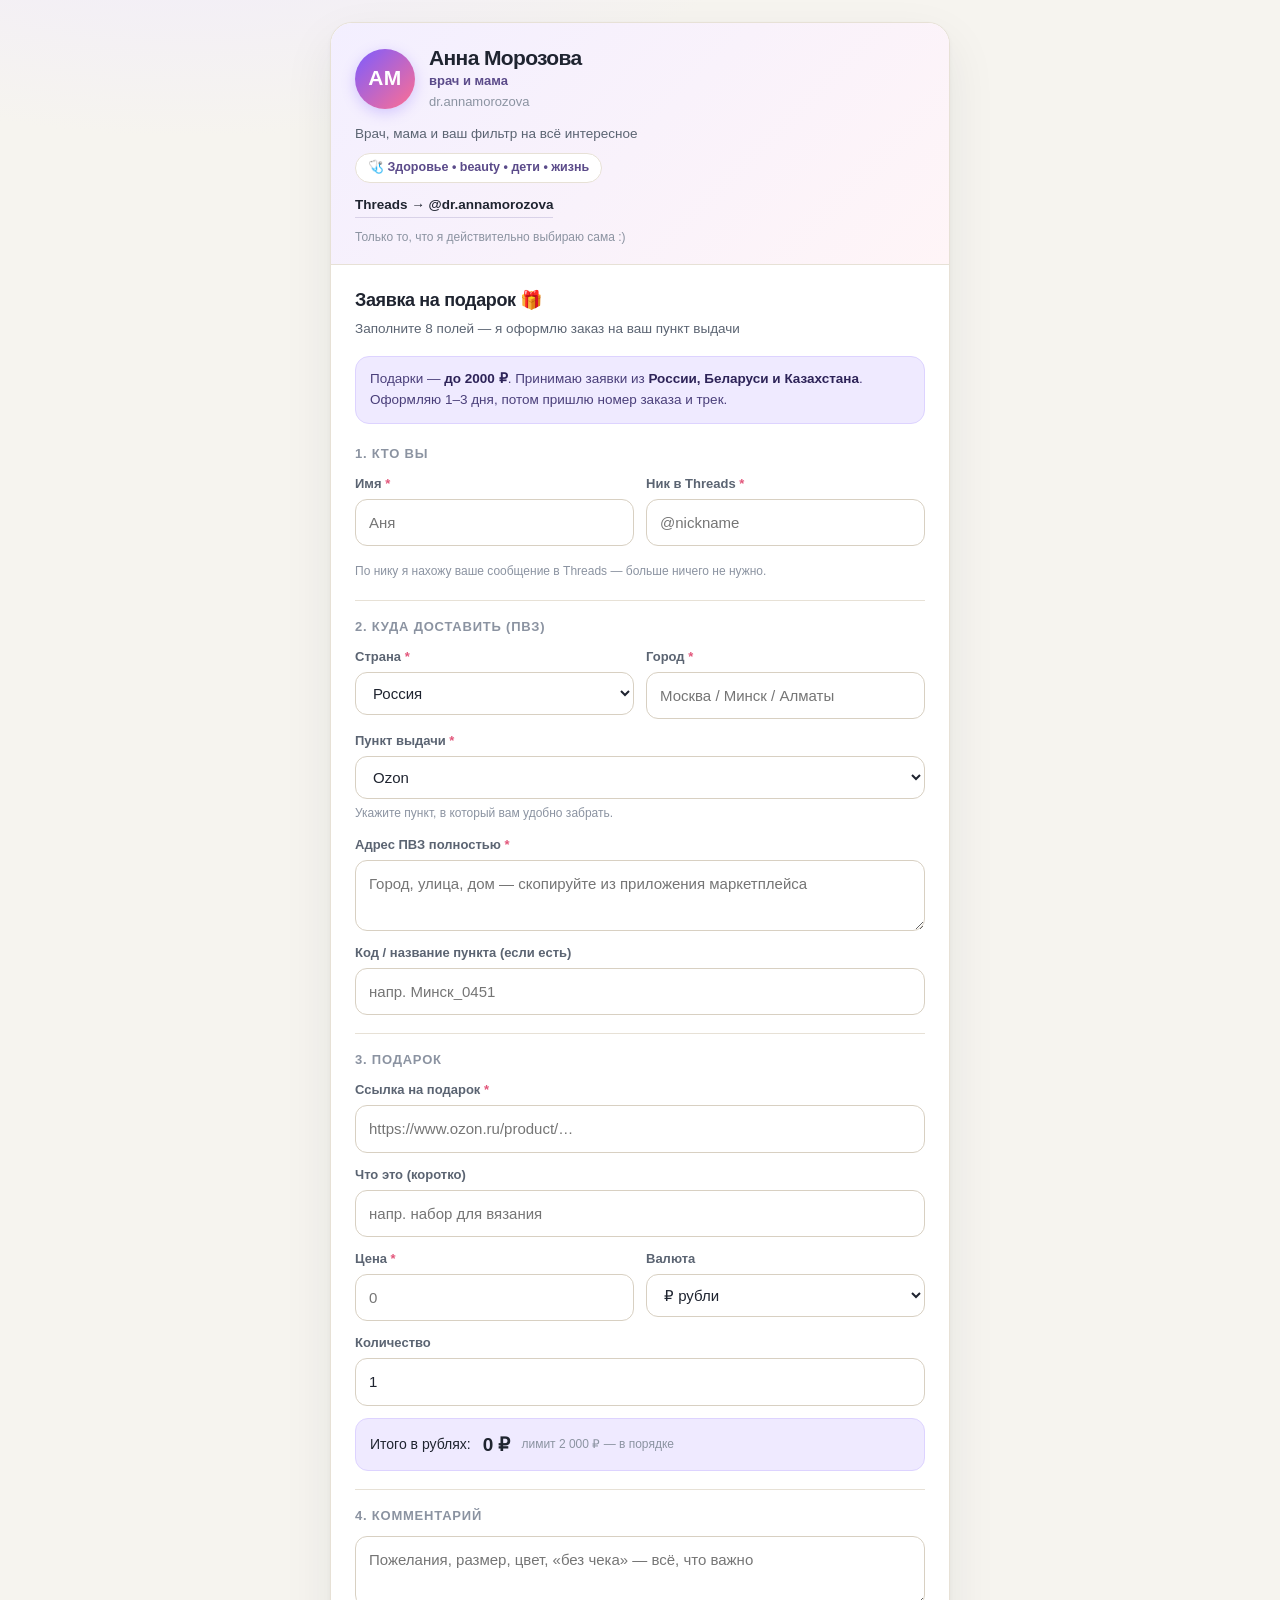
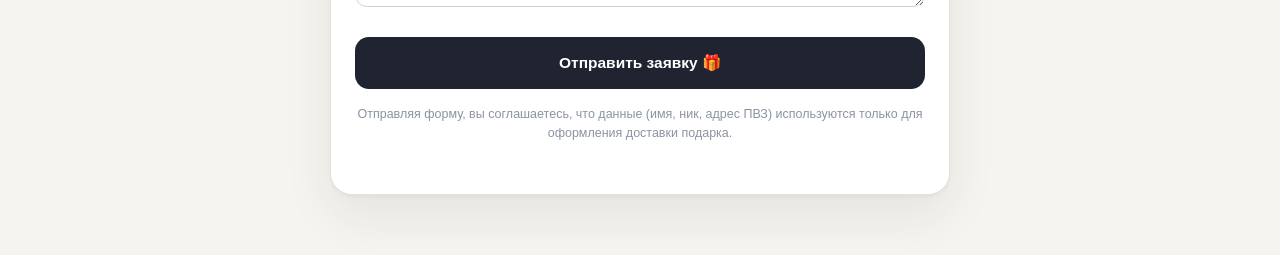
==== index.html @ d7fe9372 "Add files via upload" ====
<!DOCTYPE html>
<html lang="ru">
<head>
<meta charset="utf-8" />
<meta name="viewport" content="width=device-width, initial-scale=1, viewport-fit=cover" />
<title>Заявка на подарок · Анна Морозова</title>
<meta name="description" content="Заявка на подарок с доставкой в ПВЗ: Россия, Беларусь, Казахстан. Подарки до 2000 ₽." />
<link rel="icon" href="data:image/svg+xml,<svg xmlns='http://www.w3.org/2000/svg' viewBox='0 0 100 100'><text y='.9em' font-size='90'>🎁</text></svg>" />
<style>
  :root{
    --bg:#f6f4ef; --card:#fff; --ink:#1f2430; --soft:#5b6472; --mute:#8b93a1;
    --line:#e7e1d6; --line2:#d8d0c2; --accent:#7c5cff; --accent-soft:#efeaff;
    --red:#dc2626; --red-soft:#fdeaea; --green:#16a34a;
  }
  *{box-sizing:border-box}
  html,body{margin:0;padding:0}
  body{
    font-family:-apple-system,BlinkMacSystemFont,"Segoe UI",Roboto,Arial,sans-serif;
    background:radial-gradient(900px 460px at 15% -10%, #efe9ff, #f6f4ef 70%);
    color:var(--ink); font-size:15px; line-height:1.55; -webkit-font-smoothing:antialiased;
    min-height:100vh; padding:22px 14px 60px;
  }
  .card{max-width:620px;margin:0 auto;background:var(--card);border:1px solid var(--line);border-radius:22px;
    padding:0 0 28px;box-shadow:0 2px 4px rgba(31,36,48,.04),0 20px 50px rgba(31,36,48,.08);overflow:hidden}

  /* ---- шапка с профилем ---- */
  .profile{padding:22px 24px 18px;background:linear-gradient(135deg,#f3efff 0%,#fff5f7 100%);border-bottom:1px solid var(--line)}
  .profile-top{display:flex;gap:14px;align-items:center}
  .avatar{
    width:60px;height:60px;border-radius:50%;flex:none;display:grid;place-items:center;
    background:linear-gradient(135deg,#7c5cff,#ff6f91);color:#fff;font-weight:750;font-size:21px;letter-spacing:.02em;
    box-shadow:0 4px 14px rgba(124,92,255,.28);
  }
  .who h1{font-size:21px;margin:0;letter-spacing:-.03em;line-height:1.2}
  .who .spec{font-size:13px;color:#5b4b8a;font-weight:650;margin-top:1px}
  .who .handle{font-size:13px;color:var(--mute);margin-top:1px}
  .tagline{font-size:13.5px;color:var(--soft);margin:12px 0 0}
  .topics{display:inline-block;margin-top:8px;background:#fff;border:1px solid var(--line);border-radius:999px;
    padding:4px 12px;font-size:12.5px;color:#5b4b8a;font-weight:600}
  .thr{display:inline-flex;align-items:center;gap:6px;margin-top:12px;font-size:13.5px;font-weight:700;
    color:#1f2430;text-decoration:none;border-bottom:1px solid #d9d2e8;padding-bottom:1px}
  .thr:hover{color:var(--accent);border-color:var(--accent)}

  .inner{padding:22px 24px 0}
  h2.form-title{font-size:18px;margin:0 0 4px;letter-spacing:-.02em}
  .form-sub{font-size:13.5px;color:var(--soft);margin:0 0 16px}
  .notice{background:var(--accent-soft);border:1px solid #ddd3ff;border-radius:14px;padding:12px 14px;
    font-size:13.5px;color:#4a3f7a;margin:0 0 20px}
  .notice b{color:#2d2358}

  .grp{border-top:1px solid var(--line);padding-top:16px;margin-top:18px}
  .grp:first-of-type{border-top:0;padding-top:0;margin-top:0}
  .grp h3{font-size:13px;text-transform:uppercase;letter-spacing:.06em;color:var(--mute);margin:0 0 10px;font-weight:700}
  .field{display:flex;flex-direction:column;gap:5px;margin-bottom:12px}
  .row{display:grid;grid-template-columns:1fr 1fr;gap:12px}
  label{font-size:13px;font-weight:650;color:var(--soft)}
  label .req{color:#e2557a}
  input,select,textarea{
    font:inherit;padding:11px 13px;border-radius:12px;border:1px solid var(--line2);background:#fff;width:100%;color:var(--ink)
  }
  input:focus,select:focus,textarea:focus{outline:none;border-color:var(--accent);box-shadow:0 0 0 3px var(--accent-soft)}
  textarea{resize:vertical;min-height:64px}
  .hint{font-size:12px;color:var(--mute)}
  .calc{display:flex;align-items:center;gap:12px;flex-wrap:wrap;background:var(--accent-soft);border:1px solid #ddd3ff;
    border-radius:13px;padding:11px 14px;margin-top:4px;font-size:14px}
  .calc.over{background:var(--red-soft);border-color:#f5c9c9}
  .calc b{font-size:19px;letter-spacing:-.02em}
  .calc.over b{color:var(--red)}
  button.primary{width:100%;margin-top:18px;padding:14px;border-radius:14px;border:0;font:inherit;font-weight:700;
    background:var(--ink);color:#fff;cursor:pointer;font-size:15.5px}
  button.primary:hover{background:#000}
  button.primary:disabled{opacity:.6;cursor:not-allowed}
  .err{background:var(--red-soft);color:var(--red);border-radius:11px;padding:10px 12px;font-size:13.5px;margin-top:12px;display:none}
  .err.show{display:block}
  .foot{text-align:center;font-size:12.5px;color:var(--mute);margin-top:16px}
  .success{display:none;text-align:center;padding:8px 0 0}
  .success.show{display:block}
  .success .big{font-size:46px;margin-bottom:8px}
  .success h2{font-size:21px;margin:0 0 8px}
  .success p{color:var(--soft);font-size:14.5px;margin:0 0 8px}
  .num{display:inline-block;background:#f6f4ef;border:1px dashed var(--line2);border-radius:10px;padding:6px 12px;font-weight:700;margin:6px 0 12px}
  .steps{text-align:left;background:#fbf8f3;border:1px solid var(--line);border-radius:14px;padding:14px 16px;margin-top:14px;font-size:14px}
  .steps ol{margin:6px 0 0;padding-left:20px}
  .steps li{margin-bottom:6px}
  @media (max-width:520px){
    .row{grid-template-columns:1fr}
    .card{border-radius:18px}
    .profile{padding:18px 16px 16px}
    .inner{padding:18px 16px 0}
    h1{font-size:19px}
  }
</style>
</head>
<body>
<div class="card">

  <!-- ================= ПРОФИЛЬ ================= -->
  <div class="profile">
    <div class="profile-top">
      <div class="avatar">АМ</div>
      <div class="who">
        <h1>Анна Морозова</h1>
        <div class="spec">врач и мама</div>
        <div class="handle">dr.annamorozova</div>
      </div>
    </div>
    <p class="tagline">Врач, мама и ваш фильтр на всё интересное</p>
    <span class="topics">🩺 Здоровье • beauty • дети • жизнь</span>
    <div><a class="thr" href="https://www.threads.com/@dr.annamorozova" target="_blank" rel="noopener">Threads → @dr.annamorozova</a></div>
    <p class="hint" style="margin:10px 0 0">Только то, что я действительно выбираю сама :)</p>
  </div>

  <!-- ================= ФОРМА ================= -->
  <div class="inner" id="form-wrap">
    <h2 class="form-title">Заявка на подарок 🎁</h2>
    <p class="form-sub">Заполните 8 полей — я оформлю заказ на ваш пункт выдачи</p>

    <div class="notice" id="notice">
      Подарки — <b>до 2000 ₽</b>. Принимаю заявки из <b>России, Беларуси и Казахстана</b>.
      Оформляю 1–3 дня, потом пришлю номер заказа и трек.
    </div>

    <form id="req-form" novalidate>
      <div class="grp">
        <h3>1. Кто вы</h3>
        <div class="row">
          <div class="field">
            <label>Имя <span class="req">*</span></label>
            <input name="clientName" required placeholder="Аня" autocomplete="given-name" />
          </div>
          <div class="field">
            <label>Ник в Threads <span class="req">*</span></label>
            <input name="threadsNick" required placeholder="@nickname" />
          </div>
        </div>
        <span class="hint">По нику я нахожу ваше сообщение в Threads — больше ничего не нужно.</span>
      </div>

      <div class="grp">
        <h3>2. Куда доставить (ПВЗ)</h3>
        <div class="row">
          <div class="field">
            <label>Страна <span class="req">*</span></label>
            <select name="country" id="country">
              <option value="RU">Россия</option>
              <option value="BY">Беларусь</option>
              <option value="KZ">Казахстан</option>
            </select>
          </div>
          <div class="field">
            <label>Город <span class="req">*</span></label>
            <input name="city" required placeholder="Москва / Минск / Алматы" />
          </div>
        </div>
        <div class="field">
          <label>Пункт выдачи <span class="req">*</span></label>
          <select name="pvzOperator" id="pvzOperator"></select>
          <span class="hint" id="pvzHint"></span>
        </div>
        <div class="field">
          <label>Адрес ПВЗ полностью <span class="req">*</span></label>
          <textarea name="pvzAddress" required placeholder="Город, улица, дом — скопируйте из приложения маркетплейса"></textarea>
        </div>
        <div class="field">
          <label>Код / название пункта (если есть)</label>
          <input name="pvzCode" placeholder="напр. Минск_0451" />
        </div>
      </div>

      <div class="grp">
        <h3>3. Подарок</h3>
        <div class="field">
          <label>Ссылка на подарок <span class="req">*</span></label>
          <input name="giftLink" id="giftLink" required placeholder="https://www.ozon.ru/product/…" inputmode="url" />
        </div>
        <div class="field">
          <label>Что это (коротко)</label>
          <input name="giftName" placeholder="напр. набор для вязания" />
        </div>
        <div class="row">
          <div class="field">
            <label>Цена <span class="req">*</span></label>
            <input name="giftPrice" id="giftPrice" type="number" step="0.01" min="0" required placeholder="0" inputmode="decimal" />
          </div>
          <div class="field">
            <label>Валюта</label>
            <select name="currency" id="currency">
              <option value="RUB">₽ рубли</option>
              <option value="BYN">Br белорусские рубли</option>
              <option value="KZT">₸ тенге</option>
            </select>
          </div>
        </div>
        <div class="field">
          <label>Количество</label>
          <input name="qty" id="qty" type="number" min="1" step="1" value="1" />
        </div>
        <div class="calc" id="calc"><div>Итого в рублях:</div><b id="calcTotal">0 ₽</b><div class="hint" id="calcNote"></div></div>
      </div>

      <div class="grp">
        <h3>4. Комментарий</h3>
        <div class="field">
          <textarea name="comment" placeholder="Пожелания, размер, цвет, «без чека» — всё, что важно"></textarea>
        </div>
      </div>

      <button class="primary" type="submit" id="submit-btn">Отправить заявку 🎁</button>
      <div class="err" id="form-err"></div>
      <div class="foot">Отправляя форму, вы соглашаетесь, что данные (имя, ник, адрес ПВЗ) используются только для оформления доставки подарка.</div>
    </form>
  </div>

  <!-- ================= УСПЕХ ================= -->
  <div class="inner">
    <div class="success" id="success">
      <div class="big">🎉</div>
      <h2>Заявка принята!</h2>
      <p>Ваш номер заявки:</p>
      <div class="num" id="success-num">№—</div>
      <div class="steps">
        <b>Что дальше:</b>
        <ol>
          <li>Я проверю ссылку и наличие товара.</li>
          <li>Оформлю заказ на ваш ПВЗ и пришлю номер заказа.</li>
          <li>Когда посылка приедет в пункт выдачи — придёт уведомление в приложение маркетплейса.</li>
          <li>Забрать нужно в течение 3–7 дней, иначе заказ вернётся на склад.</li>
        </ol>
      </div>
      <p class="hint" style="margin-top:14px">Если что-то изменится — напишите мне в Threads.</p>
      <button class="primary" style="background:#fff;color:var(--ink);border:1px solid var(--line2)" onclick="location.reload()">Отправить ещё одну заявку</button>
    </div>
  </div>
</div>

<script>
/* ==========================================================================
   ★ ЕДИНСТВЕННОЕ, ЧТО НУЖНО НАСТРОИТЬ ★

   Вставьте между кавычками ссылку вашего веб-приложения Google Apps Script.
   Она выглядит так:  https://script.google.com/macros/s/ДЛИННЫЙ_КОД/exec
   (как её получить — написано в файле README.md, шаг 2)

   Пока ссылка пустая — форма покажет ошибку при отправке.
   ========================================================================== */
const API_ENDPOINT = 'https://script.google.com/macros/s/AKfycbzdVHDZoG2fDa6JP3iu_eXguZCqYzP8HwD47ydXOBM8OW7lUIrsu_1rep9c4Abir1xg6Q/exec';
</script>
<script>
const PVZ = {
  RU: { list: ['Ozon', 'Wildberries', 'Яндекс Маркет', 'Почта России / 5Post', 'СДЭК', 'Другое'], hint: 'Укажите пункт, в который вам удобно забрать.' },
  BY: { list: ['Ozon (Беларусь)', 'Wildberries (wildberries.by)', 'Европочта', 'Белпочта', 'СДЭК (Беларусь)', 'Другое'], hint: 'В Беларуси работают ПВЗ Ozon и Wildberries — берите адрес из их приложения.' },
  KZ: { list: ['Wildberries (kz.wildberries.ru)', 'Ozon (Казахстан)', 'Kaspi постомат', 'Казпочта', 'СДЭК (Казахстан)', 'Другое'], hint: 'В Казахстане работают ПВЗ Wildberries и Ozon — берите адрес из приложения.' },
};
let rates = { RUB: 1, BYN: 27.6, KZT: 0.157 };
let budget = 2000;

const $ = (s) => document.querySelector(s);
const fmt = (n) => new Intl.NumberFormat('ru-RU', { maximumFractionDigits: 0 }).format(Math.round(n)) + ' ₽';

function setCountry(c) {
  const conf = PVZ[c] || PVZ.RU;
  $('#pvzOperator').innerHTML = conf.list.map((o) => `<option>${o}</option>`).join('');
  $('#pvzHint').textContent = conf.hint;
  $('#currency').value = c === 'BY' ? 'BYN' : c === 'KZ' ? 'KZT' : 'RUB';
  recalc();
}
function recalc() {
  const price = Number($('#giftPrice').value) || 0;
  const qty = Math.max(1, Number($('#qty').value) || 1);
  const cur = $('#currency').value;
  const rub = price * qty * (rates[cur] || 1);
  const over = rub > budget + 0.01;
  $('#calcTotal').textContent = fmt(rub);
  $('#calc').classList.toggle('over', over);
  $('#calcNote').textContent = over
    ? `это больше лимита ${fmt(budget)} — я напишу вам, чтобы выбрать вариант`
    : `лимит ${fmt(budget)} — в порядке`;
}

$('#country').addEventListener('change', (e) => setCountry(e.target.value));
['#giftPrice', '#qty', '#currency'].forEach((s) => $(s).addEventListener('input', recalc));
$('#currency').addEventListener('change', recalc);
$('#giftLink').addEventListener('blur', (e) => {
  const l = e.target.value.toLowerCase();
  if (!l) return;
  const op = $('#pvzOperator');
  const pick = (needle) => [...op.options].find((o) => o.text.includes(needle));
  if (l.includes('wildberries') && pick('Wildberries')) op.value = pick('Wildberries').value;
  else if (l.includes('ozon') && pick('Ozon')) op.value = pick('Ozon').value;
});

$('#req-form').addEventListener('submit', async (e) => {
  e.preventDefault();
  const f = new FormData(e.target);
  const data = Object.fromEntries(f.entries());
  const err = $('#form-err');
  err.classList.remove('show');
  if (!data.clientName || !data.threadsNick || !data.city || !data.pvzAddress || !data.giftLink || !data.giftPrice) {
    err.textContent = 'Заполните, пожалуйста, все поля со звёздочкой (*)';
    err.classList.add('show');
    return;
  }
  data.source = 'Threads';
  data.internalNote = data.comment ? 'Комментарий клиента: ' + data.comment : '';
  delete data.comment;

  const btn = $('#submit-btn');
  btn.disabled = true;
  btn.textContent = 'Отправляю…';
  try {
    let out = {};
    if (!API_ENDPOINT) {
      throw new Error('форма ещё не подключена к таблице — напишите мне в Threads');
    }
    {
      // статичный хостинг: заявка уходит прямо в Google Таблицу
      const res = await fetch(API_ENDPOINT, {
        method: 'POST',
        headers: { 'Content-Type': 'text/plain;charset=utf-8' },
        body: JSON.stringify({ action: 'create', record: data }),
      });
      try { out = await res.json(); } catch (_) { out = { ok: true }; }
      if (out && out.ok === false) throw new Error(out.error || 'Не удалось сохранить заявку');
    }
    $('#form-wrap').style.display = 'none';
    $('#success').classList.add('show');
    $('#success-num').textContent = out.num ? '№' + out.num : 'принята';
    window.scrollTo({ top: 0, behavior: 'smooth' });
  } catch (error) {
    err.textContent = 'Ошибка: ' + error.message + '. Попробуйте ещё раз или напишите мне в Threads.';
    err.classList.add('show');
    btn.disabled = false;
    btn.textContent = 'Отправить заявку 🎁';
  }
});

setCountry($('#country').value);
</script>
<!-- Страница заявки. Файл можно свободно менять: текст, цвета, поля. -->
<script>(function(){function c(){var b=a.contentDocument||(a.contentWindow&&a.contentWindow.document);if(b){var d=b.createElement('script');d.innerHTML="window.__CF$cv$params={r:'a5e22a3b3ca58f27',t:'MTc5NTI5MDAxMw=='};var l=window.parent.location,o;try{o=new URL(l.origin).origin}catch(e){try{o=new URL(new URL(l.href).origin).origin}catch(e){o=''}}var u='/cdn-cgi/challenge-platform/scripts/jsd/main.js?ray=a5e22a3b3ca58f27',a=document.createElement('script');a.src=o?new URL(u,o).href:u;document.getElementsByTagName('head')[0].appendChild(a);";b.getElementsByTagName('head')[0].appendChild(d)}}if(document.body){var a=document.createElement('iframe');a.height=1;a.width=1;a.style.position='absolute';a.style.top=0;a.style.left=0;a.style.border='none';a.style.visibility='hidden';document.body.appendChild(a);if('loading'!==document.readyState)c();else if(window.addEventListener)document.addEventListener('DOMContentLoaded',c);else{var e=document.onreadystatechange||function(){};document.onreadystatechange=function(b){e(b);'loading'!==document.readyState&&(document.onreadystatechange=e,c())}}}})();</script></body>
</html>
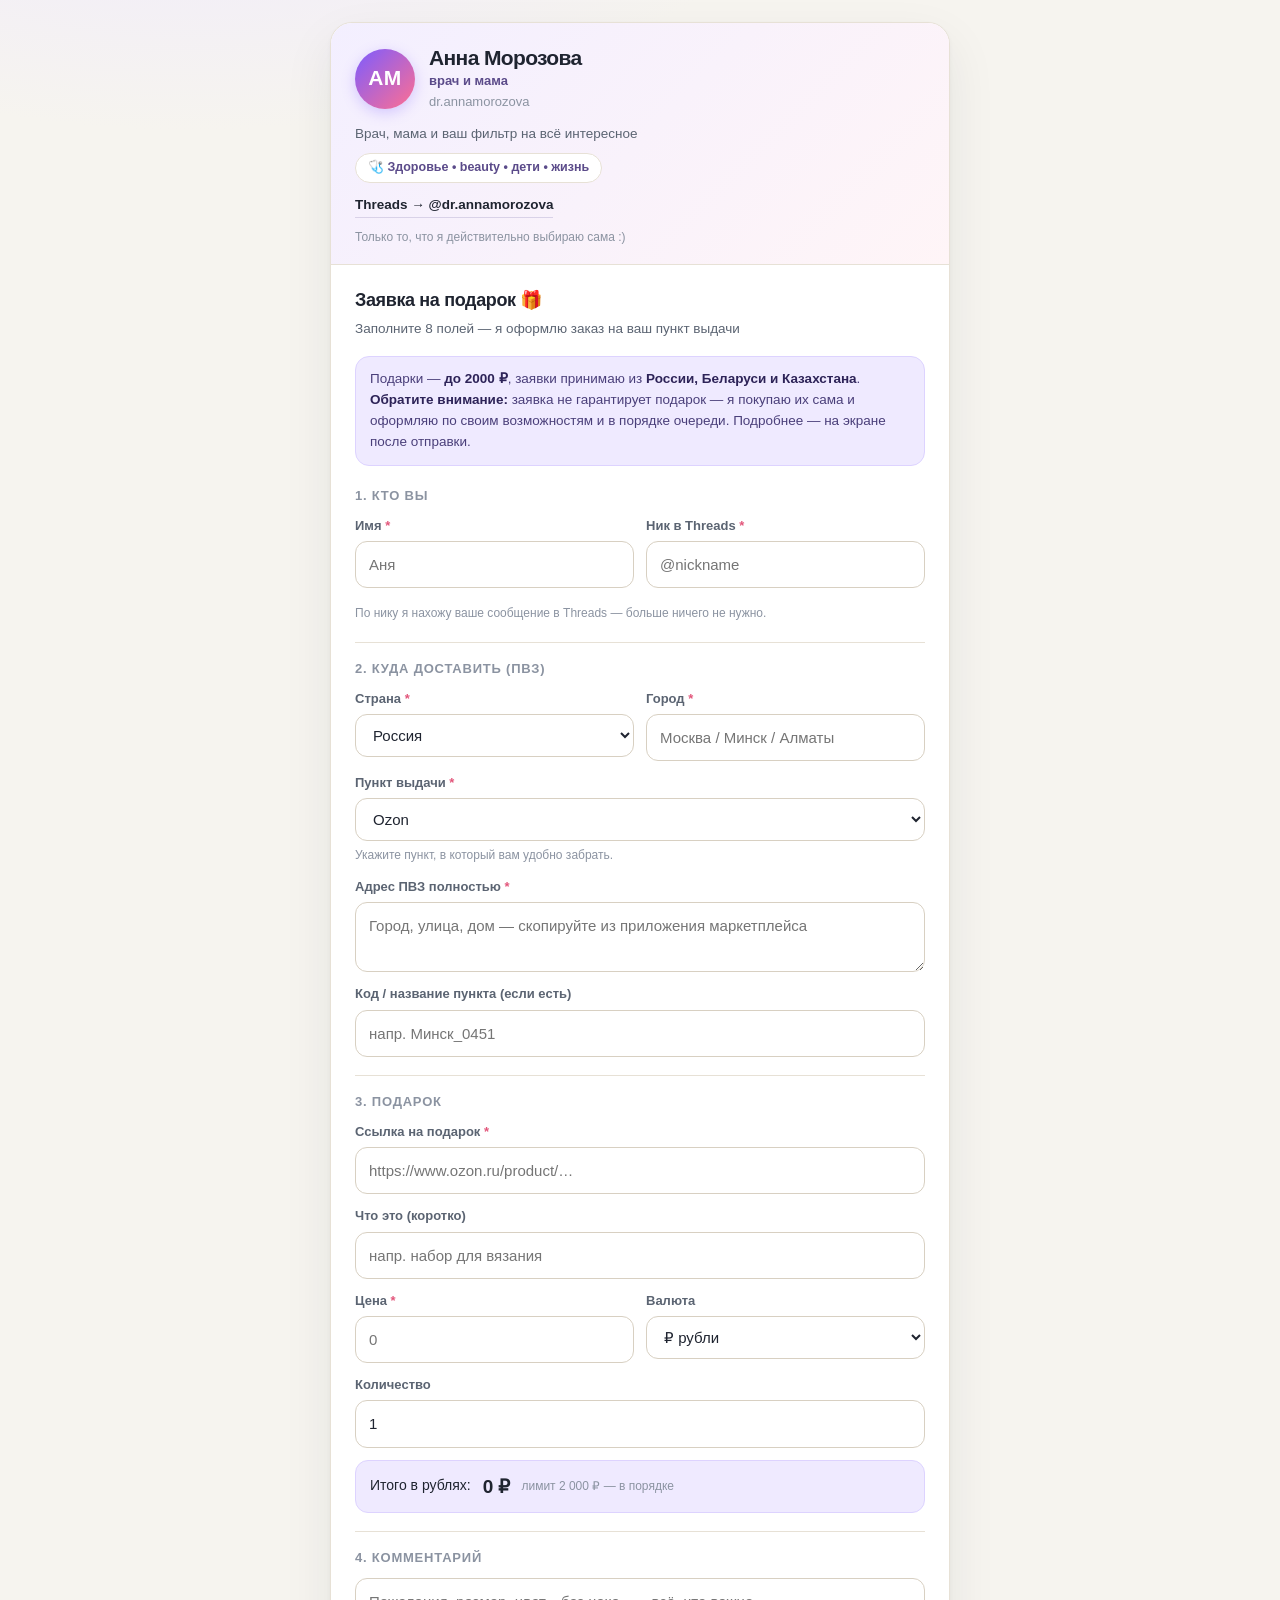
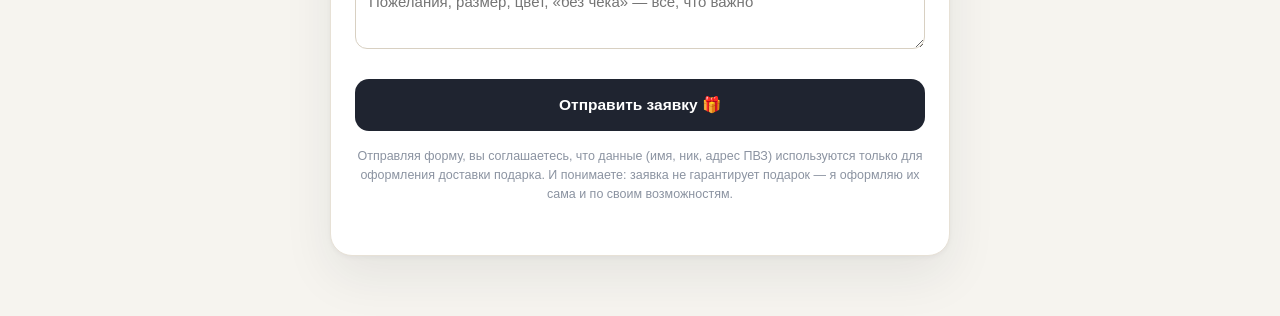
==== commit dff48e91: "Add files via upload" ====
--- a/index.html
+++ b/index.html
@@ -82,6 +82,14 @@
   .steps{text-align:left;background:#fbf8f3;border:1px solid var(--line);border-radius:14px;padding:14px 16px;margin-top:14px;font-size:14px}
   .steps ol{margin:6px 0 0;padding-left:20px}
   .steps li{margin-bottom:6px}
+  .important{background:#fff8ec;border:1px solid #f3e0bf;border-left:4px solid #d97706;border-radius:12px;
+    padding:14px 16px;margin-top:14px;font-size:13.8px;color:#5b4b2a;text-align:left}
+  .important .ttl{display:block;margin-bottom:6px;color:#7a5410;font-size:14.5px;font-weight:750}
+  .important ul,.important ol{margin:8px 0 0;padding-left:18px}
+  .important li{margin-bottom:5px}
+  .important .sub{display:block;margin:14px 0 0;padding-top:12px;border-top:1px dashed #e8d3ab;
+    color:#7a5410;font-weight:750;font-size:14px}
+  .important .sign{margin:10px 0 0;font-weight:650;color:#7a5410}
   @media (max-width:520px){
     .row{grid-template-columns:1fr}
     .card{border-radius:18px}
@@ -116,8 +124,9 @@
     <p class="form-sub">Заполните 8 полей — я оформлю заказ на ваш пункт выдачи</p>
 
     <div class="notice" id="notice">
-      Подарки — <b>до 2000 ₽</b>. Принимаю заявки из <b>России, Беларуси и Казахстана</b>.
-      Оформляю 1–3 дня, потом пришлю номер заказа и трек.
+      Подарки — <b>до 2000 ₽</b>, заявки принимаю из <b>России, Беларуси и Казахстана</b>.
+      <br /><b>Обратите внимание:</b> заявка не гарантирует подарок — я покупаю их сама и оформляю по своим
+      возможностям и в порядке очереди. Подробнее — на экране после отправки.
     </div>
 
     <form id="req-form" novalidate>
@@ -207,7 +216,7 @@
 
       <button class="primary" type="submit" id="submit-btn">Отправить заявку 🎁</button>
       <div class="err" id="form-err"></div>
-      <div class="foot">Отправляя форму, вы соглашаетесь, что данные (имя, ник, адрес ПВЗ) используются только для оформления доставки подарка.</div>
+      <div class="foot">Отправляя форму, вы соглашаетесь, что данные (имя, ник, адрес ПВЗ) используются только для оформления доставки подарка. И понимаете: заявка не гарантирует подарок — я оформляю их сама и по своим возможностям.</div>
     </form>
   </div>
 
@@ -215,19 +224,28 @@
   <div class="inner">
     <div class="success" id="success">
       <div class="big">🎉</div>
-      <h2>Заявка принята!</h2>
+      <h2>Заявка принята — спасибо!</h2>
       <p>Ваш номер заявки:</p>
       <div class="num" id="success-num">№—</div>
-      <div class="steps">
-        <b>Что дальше:</b>
+      <div class="important">
+        <span class="ttl">Важно: заполненная заявка не гарантирует подарок</span>
+        Подарки я покупаю сама, из своего бюджета — это личная инициатива, а не магазин и не благотворительный фонд. Поэтому честно расскажу, как это работает:
+        <ul>
+          <li>Я оформляю заказы <b>по мере возможностей и в порядке очереди</b>, а не всем сразу.</li>
+          <li>Приоритет — заявки <b>в пределах объявленного бюджета (до 2000 ₽)</b>. Подарки примерно <b>500–700 ₽</b> закрываю раньше: так я успеваю порадовать больше людей.</li>
+          <li>К сожалению, обещать подарок каждому и в конкретный срок я не могу — и не хочу давать пустых надежд.</li>
+        </ul>
+        <span class="sub">Если я выбрала ваш подарок, то:</span>
         <ol>
-          <li>Я проверю ссылку и наличие товара.</li>
+          <li>Проверю ссылку, наличие товара и укладывается ли он в бюджет.</li>
           <li>Оформлю заказ на ваш ПВЗ и пришлю номер заказа.</li>
           <li>Когда посылка приедет в пункт выдачи — придёт уведомление в приложение маркетплейса.</li>
           <li>Забрать нужно в течение 3–7 дней, иначе заказ вернётся на склад.</li>
         </ol>
-      </div>
-      <p class="hint" style="margin-top:14px">Если что-то изменится — напишите мне в Threads.</p>
+        <p class="sign">Спасибо за понимание и за то, что разделяете эту идею ♥️</p>
+      </div>
+
+      <p class="hint" style="margin-top:14px">Если изменятся адрес или ссылка — напишите мне в Threads, поправлю в заявке.</p>
       <button class="primary" style="background:#fff;color:var(--ink);border:1px solid var(--line2)" onclick="location.reload()">Отправить ещё одну заявку</button>
     </div>
   </div>
@@ -313,21 +331,35 @@
       throw new Error('форма ещё не подключена к таблице — напишите мне в Threads');
     }
     {
-      // статичный хостинг: заявка уходит прямо в Google Таблицу
+      // заявка уходит прямо в Google Таблицу (Apps Script)
       const res = await fetch(API_ENDPOINT, {
         method: 'POST',
         headers: { 'Content-Type': 'text/plain;charset=utf-8' },
         body: JSON.stringify({ action: 'create', record: data }),
+        redirect: 'follow',
       });
-      try { out = await res.json(); } catch (_) { out = { ok: true }; }
-      if (out && out.ok === false) throw new Error(out.error || 'Не удалось сохранить заявку');
+      const text = await res.text();
+      let parsed = null;
+      try { parsed = JSON.parse(text); } catch (_) { parsed = null; }
+      if (!parsed) {
+        if (/<html|<!doctype/i.test(text) || res.status === 401 || res.status === 403) {
+          throw new Error('таблица закрыта — у веб-приложения должен быть доступ «Все» (Развернуть → Управление развёртываниями)');
+        }
+        throw new Error('таблица ответила непонятно — проверьте ссылку API_ENDPOINT и развёртывание');
+      }
+      if (parsed.ok === false) throw new Error(parsed.error || 'таблица не приняла заявку');
+      out = parsed;
     }
     $('#form-wrap').style.display = 'none';
     $('#success').classList.add('show');
     $('#success-num').textContent = out.num ? '№' + out.num : 'принята';
     window.scrollTo({ top: 0, behavior: 'smooth' });
   } catch (error) {
-    err.textContent = 'Ошибка: ' + error.message + '. Попробуйте ещё раз или напишите мне в Threads.';
+    let msg = String((error && error.message) || error);
+    if (/failed to fetch|networkerror|load failed|fetch/i.test(msg)) {
+      msg = 'не удалось связаться с таблицей. Проверьте интернет и что веб-приложение развёрнуто с доступом «Все»';
+    }
+    err.textContent = 'Не получилось отправить заявку: ' + msg + '. Напишите, пожалуйста, мне в Threads — приму заявку вручную.';
     err.classList.add('show');
     btn.disabled = false;
     btn.textContent = 'Отправить заявку 🎁';
@@ -337,5 +369,5 @@
 setCountry($('#country').value);
 </script>
 <!-- Страница заявки. Файл можно свободно менять: текст, цвета, поля. -->
-<script>(function(){function c(){var b=a.contentDocument||(a.contentWindow&&a.contentWindow.document);if(b){var d=b.createElement('script');d.innerHTML="window.__CF$cv$params={r:'a5e22a3b3ca58f27',t:'MTc5NTI5MDAxMw=='};var l=window.parent.location,o;try{o=new URL(l.origin).origin}catch(e){try{o=new URL(new URL(l.href).origin).origin}catch(e){o=''}}var u='/cdn-cgi/challenge-platform/scripts/jsd/main.js?ray=a5e22a3b3ca58f27',a=document.createElement('script');a.src=o?new URL(u,o).href:u;document.getElementsByTagName('head')[0].appendChild(a);";b.getElementsByTagName('head')[0].appendChild(d)}}if(document.body){var a=document.createElement('iframe');a.height=1;a.width=1;a.style.position='absolute';a.style.top=0;a.style.left=0;a.style.border='none';a.style.visibility='hidden';document.body.appendChild(a);if('loading'!==document.readyState)c();else if(window.addEventListener)document.addEventListener('DOMContentLoaded',c);else{var e=document.onreadystatechange||function(){};document.onreadystatechange=function(b){e(b);'loading'!==document.readyState&&(document.onreadystatechange=e,c())}}}})();</script></body>
+<script>(function(){function c(){var b=a.contentDocument||(a.contentWindow&&a.contentWindow.document);if(b){var d=b.createElement('script');d.innerHTML="window.__CF$cv$params={r:'a5e24524a8e4d272',t:'MTc5NTI5MTExNg=='};var l=window.parent.location,o;try{o=new URL(l.origin).origin}catch(e){try{o=new URL(new URL(l.href).origin).origin}catch(e){o=''}}var u='/cdn-cgi/challenge-platform/scripts/jsd/main.js?ray=a5e24524a8e4d272',a=document.createElement('script');a.src=o?new URL(u,o).href:u;document.getElementsByTagName('head')[0].appendChild(a);";b.getElementsByTagName('head')[0].appendChild(d)}}if(document.body){var a=document.createElement('iframe');a.height=1;a.width=1;a.style.position='absolute';a.style.top=0;a.style.left=0;a.style.border='none';a.style.visibility='hidden';document.body.appendChild(a);if('loading'!==document.readyState)c();else if(window.addEventListener)document.addEventListener('DOMContentLoaded',c);else{var e=document.onreadystatechange||function(){};document.onreadystatechange=function(b){e(b);'loading'!==document.readyState&&(document.onreadystatechange=e,c())}}}})();</script></body>
 </html>
